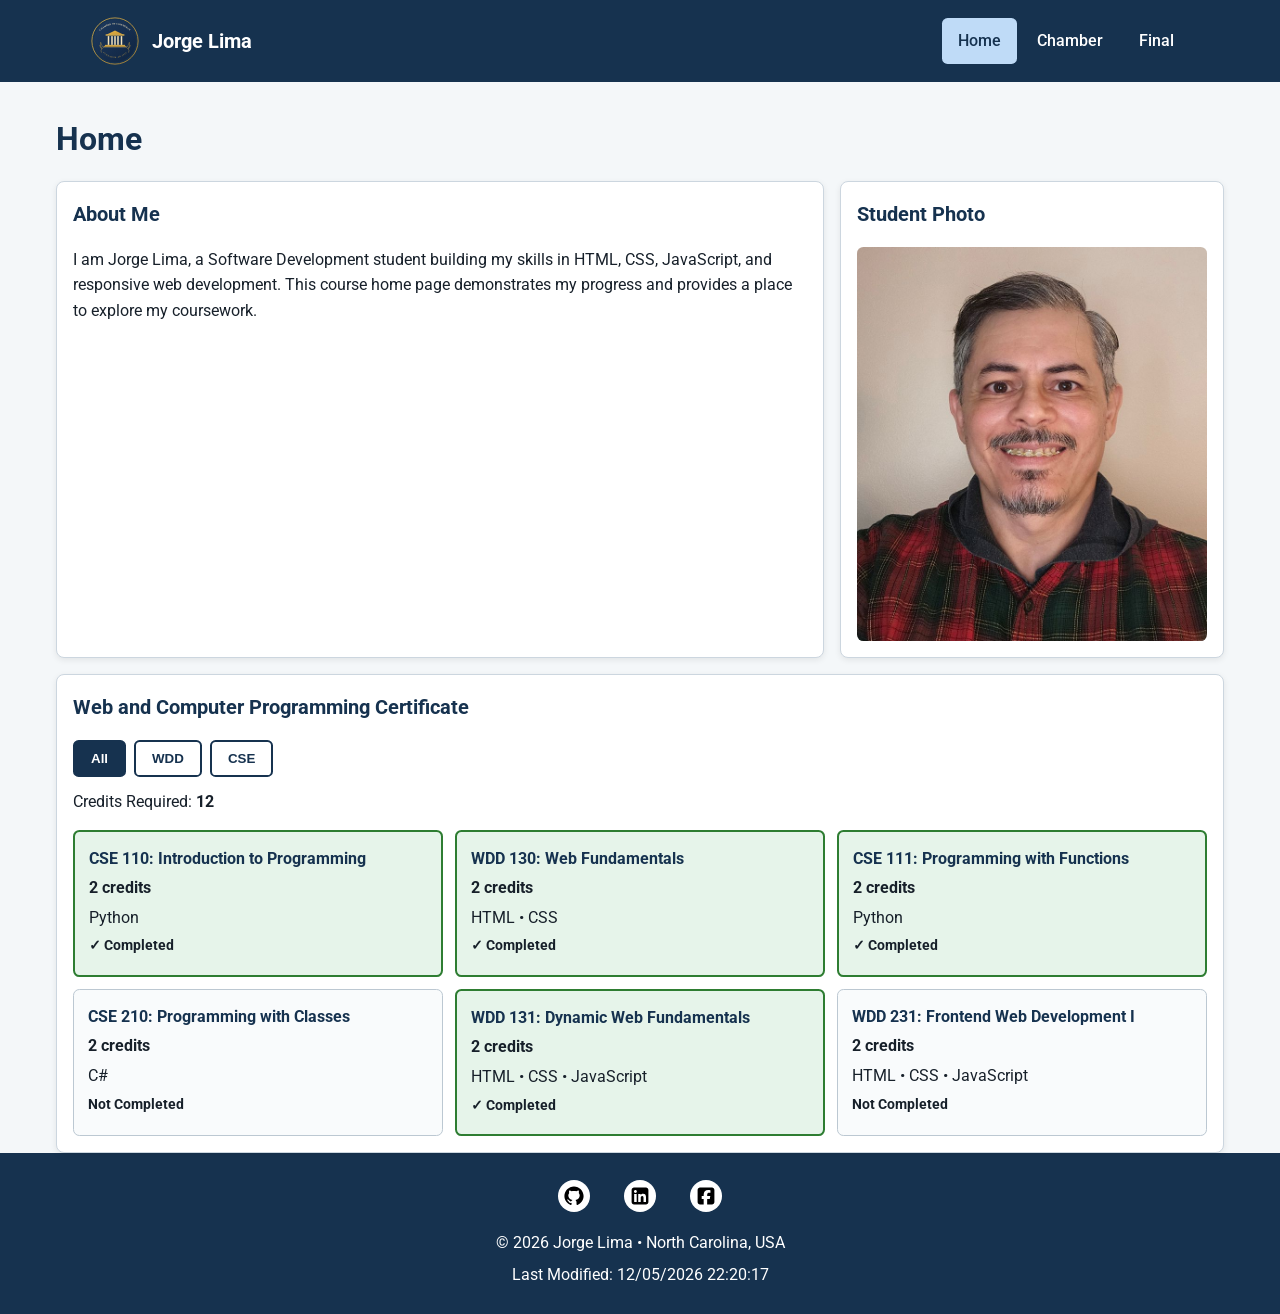
==== index.html @ 3a893b29 "upd nav id chamber and final # index html" ====
<!DOCTYPE html>
<html lang="en">
<head>
    <meta charset="UTF-8">
    <meta name="viewport" content="width=device-width, initial-scale=1.0">
    <meta name="description" content="Jorge Lima's WDD 231 course home page featuring course information, web development studies, and responsive navigation.">
    <meta name="author" content="Jorge Lima">
    <title>Jorge Lima | WDD 231 Course Home</title>
    <link rel="preconnect" href="https://fonts.googleapis.com">
    <link rel="preconnect" href="https://fonts.gstatic.com" crossorigin>
    <link href="https://fonts.googleapis.com/css2?family=Roboto:wght@400;500;700&display=swap" rel="stylesheet">
    <link rel="stylesheet" href="styles/small.css">
    <link rel="stylesheet" href="styles/large.css">
    <script src="scripts/navigation.js" defer></script>
    <script src="scripts/date.js" defer></script>
    <script src="scripts/course.js" defer></script>
</head>
<body>
    <header>
        <div class="brand">
            <img
                src="images/logo.svg"
                alt="Jorge Lima web development logo"
                class="logo"
                width="50"
                height="50"
            >
            <span>Jorge Lima</span>
        </div>
        
        <button id="menuButton" 
                class="menu-button" 
                aria-label="Open navigation menu" 
                aria-expanded="false"
                aria-controls="primaryNav"
        >
                ☰
        </button>
        <nav id="primaryNav" aria-label="Primary navigation">
            <a href="index.html" class="active" aria-current="page">Home</a>
            <a href="#">Chamber</a>
            <a href="#">Final</a>
        </nav>
    </header>

    <main>
        <h1>Home</h1>

        <div class="home-grid">
            <section class="card about">
                <h2>About Me</h2>
                <p>I am Jorge Lima, a Software Development student building my skills in HTML, CSS, JavaScript, and responsive web development. This course home page demonstrates my progress and provides a place to explore my coursework.</p>
            </section>

            <section class="card photo-card">
                <h2>Student Photo</h2>
                <img 
                    src="images/student.jpg" 
                    alt="Jorge Lima"
                    width="754"
                    height="850"
                >
            </section>

            <section class="card certificate">
                <h2>Web and Computer Programming Certificate</h2>
                <div class="filters" role="group" aria-label="Course filters">
                    <button type="button" id="allCourses" class="filter active-filter">All</button>
                    <button type="button" id="wddCourses" class="filter">WDD</button>
                    <button type="button" id="cseCourses" class="filter">CSE</button>
                </div>
                <p class="credits">Credits Required: <strong id="creditTotal">0</strong></p>
                <div id="courseCards" class="course-cards" aria-live="polite"></div>
            </section>
        </div>
    </main>

    <footer>
        <div class="social-links">
            <a href="https://github.com/jorgehlima" target="_blank" rel="noopener noreferrer">
                <img src="images/github.svg" alt="GitHub">
            </a>

            <a href="https://www.linkedin.com/in/jorge-lima-81632673/" target="_blank" rel="noopener noreferrer">
                <img src="images/linkedin.svg" alt="LinkedIn">
            </a>

            <a href="https://www.facebook.com/jorgehlima" target="_blank" rel="noopener noreferrer">
                <img src="images/facebook.svg" alt="Facebook">
            </a>
        </div>
        <p>&copy; <span id="currentyear"></span> Jorge Lima • North Carolina, USA</p>
        <p id="lastModified">Last Modified: </p>
    </footer>
</body>
</html>
---- styles/small.css ----
* {
    box-sizing: border-box;
}

html {
    overflow-x: hidden;
}

:root {
    --primary: #16324f;
    --secondary: #1f7a8c;
    --accent: #bfdbf7;
    --light: #f4f7f9;
    --dark: #17202a;
    --white: #ffffff;
    --success: #e6f4ea;
    --success-border: #2e7d32;
}

body {
    margin: 0;
    font-family: "Roboto", Arial, sans-serif;
    color: var(--dark);
    background: var(--light);
    line-height: 1.6;
    overflow-x: hidden;
    overflow-wrap: break-word;
}

img {
    max-width: 100%;
    height: auto;
}

header {
    background: var(--primary);
    color: var(--white);
    padding: 1rem;
    display: flex;
    flex-wrap: wrap;
    align-items: center;
    justify-content: space-between;
}

.brand {
    display: flex;
    align-items: center;
    gap: .75rem;
    font-size: 1.25rem;
    font-weight: 700;
}

.logo {
    width: 50px;
    height: 50px;
    fill: var(--secondary);
    flex-shrink: 0;
}

.menu-button {
    border: 0;
    background: transparent;
    color: var(--white);
    font-size: 2rem;
    cursor: pointer;
    padding: .25rem .5rem;
}

nav {
    display: none;
    width: 100%;
    margin-top: .75rem;
}

nav.open {
    display: flex;
    flex-direction: column;
}

nav a {
    color: var(--white);
    text-decoration: none;
    padding: .75rem 1rem;
    border-radius: .35rem;
    font-weight: 500;
}

nav a:hover,
nav a:focus-visible {
    background: var(--secondary);
}

nav a.active {
    background: var(--accent);
    color: var(--primary);
}

main {
    width: 100%;
    max-width: 1200px;
    margin: 0 auto;
    padding: 0 1rem;
}

h1 {
    color: var(--primary);
    margin: .5rem 0 1rem;
}

h2 {
    margin-top: 0;
    color: var(--primary);
    font-size: 1.25rem;
}

.home-grid {
    display: grid;
    gap: 1rem;
}

.card {
    background: var(--white);
    border: 1px solid #ccd6df;
    border-radius: .5rem;
    padding: 1rem;
    box-shadow: 0 2px 6px rgba(0, 0, 0, .08);
}

.photo-card img {
    display: block;
    width: 100%;
    max-width: 400px;
    height: auto;
    margin: 0 auto;
    border-radius: 0.4rem;
}

.filters {
    display: flex;
    gap: .5rem;
    flex-wrap: wrap;
    margin-bottom: .75rem;
}

.filter {
    border: 2px solid var(--primary);
    background: var(--white);
    color: var(--primary);
    padding: .55rem 1rem;
    border-radius: .35rem;
    cursor: pointer;
    font-weight: 700;
}

.filter:hover,
.filter:focus-visible,
.active-filter {
    background: var(--primary);
    color: var(--white);
}

.credits {
    margin: .5rem 0 1rem;
}

.course-cards {
    display: grid;
    gap: .75rem;
}

.course-card {
    border: 1px solid #bcc8d2;
    border-radius: .4rem;
    padding: .85rem;
    background: #f9fbfc;
}

.course-card.completed {
    background: var(--success);
    border: 2px solid var(--success-border);
}

.course-card h3 {
    margin: 0 0 .25rem;
    font-size: 1rem;
    color: var(--primary);
}

.course-card p {
    margin: .25rem 0;
}

.course-card .status {
    font-weight: 700;
    font-size: .9rem;
}

footer {
    background: var(--primary);
    color: var(--white);
    text-align: center;
    padding: 1.25rem 1rem;
}

/*-- Social-link section --*/
.social-links {
    display: flex;
    justify-content: center;
    flex-wrap: wrap;
    gap: .75rem;
    margin-bottom: .75rem;
}

.social-links a {
    color: var(--white);
    /* border: 1px solid var(--white); */
    padding: .4rem .7rem;
    border-radius: .3rem;
    text-decoration: none;
}

.social-links img {
  width: 32px;
  height: 32px;
  display: block;
  background-color: white;
  padding: 4px;
  border-radius: 50%; /* circular icons */
}

.social-links a:hover,
.social-links a:focus-visible {
    background: var(--secondary);
}

footer p {
    margin: .4rem 0;
}
---- styles/large.css ----
@media (min-width: 700px) {
    header {
        padding: 1rem max(2%, calc((100% - 1100px) / 2));
        flex-wrap: nowrap;
        gap: 2rem;
        
    }

    .menu-button {
        display: none;
    }

    nav {
        display: flex;
        width: auto;
        margin-top: 0;
        margin-left: auto;
        flex-direction: row;
        gap: .25rem;
    }

    nav a {
        padding: .65rem 1rem;
    }

    main {
        padding-top: 1.5rem;
    }

    .home-grid {
        grid-template-columns: 2fr 1fr;
        align-items: stretch;
    }

    .home-grid .card {
        height: 100%;
    }

    .about {
        min-height: 240px;
    }

    .photo-card {
        min-height: 240px;
    }

    .certificate {
        grid-column: 1 / -1;
    }

    .course-cards {
        grid-template-columns: repeat(3, 1fr);
    }
}
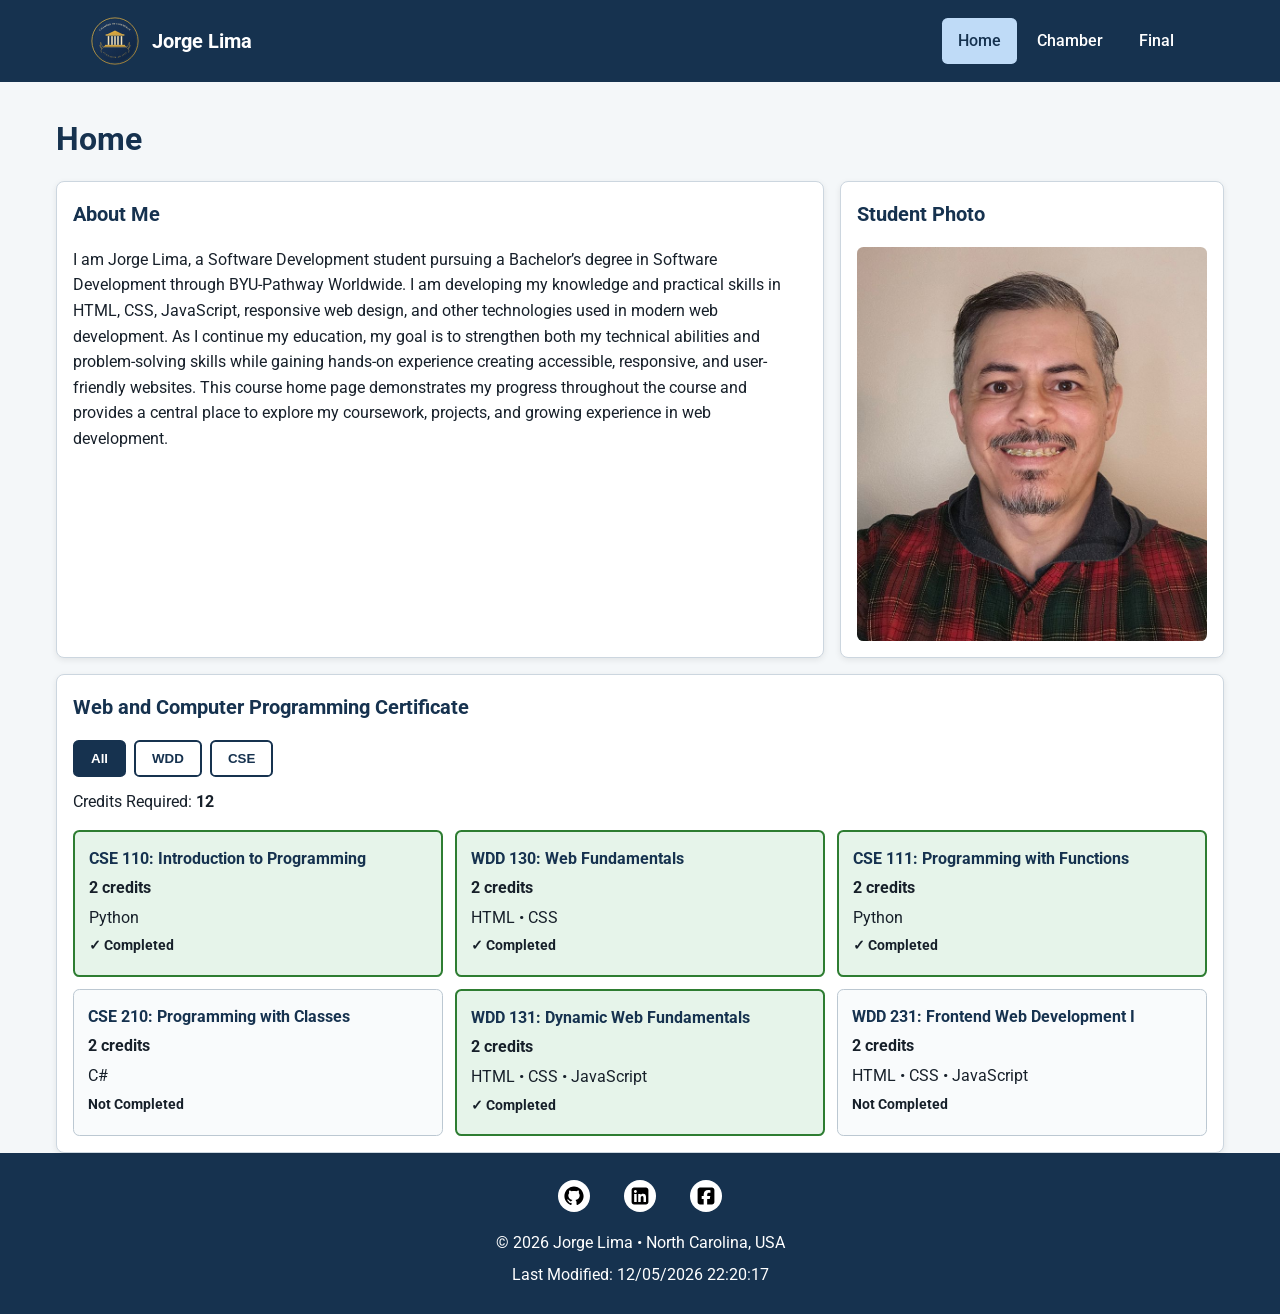
==== commit 7dc850a6: "upd the about me paragraph index html" ====
--- a/index.html
+++ b/index.html
@@ -5,7 +5,26 @@
     <meta name="viewport" content="width=device-width, initial-scale=1.0">
     <meta name="description" content="Jorge Lima's WDD 231 course home page featuring course information, web development studies, and responsive navigation.">
     <meta name="author" content="Jorge Lima">
+
+    <!-- Social media meta tags github -->
+
+    <meta property="og:title"
+        content="WDD 231 - Web Frontend Development I - Jorge Lima">
+
+    <meta property="og:description"
+        content="WDD 231 course home page for Jorge Lima featuring web development coursework, projects, and learning activities.">
+
+    <meta property="og:image"
+        content="https://jorgehlima.github.io/wdd231/images/student.webp">
+
+    <meta property="og:url"
+        content="https://jorgehlima.github.io/wdd231/">
+
     <title>Jorge Lima | WDD 231 Course Home</title>
+
+    <!-- Favicon link -->
+    <link rel="icon" href="images/favicon.ico">
+
     <link rel="preconnect" href="https://fonts.googleapis.com">
     <link rel="preconnect" href="https://fonts.gstatic.com" crossorigin>
     <link href="https://fonts.googleapis.com/css2?family=Roboto:wght@400;500;700&display=swap" rel="stylesheet">
@@ -49,7 +68,8 @@
         <div class="home-grid">
             <section class="card about">
                 <h2>About Me</h2>
-                <p>I am Jorge Lima, a Software Development student building my skills in HTML, CSS, JavaScript, and responsive web development. This course home page demonstrates my progress and provides a place to explore my coursework.</p>
+                <p>I am Jorge Lima, a Software Development student pursuing a Bachelor’s degree in Software Development through BYU-Pathway Worldwide. I am developing my knowledge and practical skills in HTML, CSS, JavaScript, responsive web design, and other technologies used in modern web development. As I continue my education, my goal is to strengthen both my technical abilities and problem-solving skills while gaining hands-on experience creating accessible, responsive, and user-friendly websites. This course home page demonstrates my progress throughout the course and provides a central place to explore my coursework, projects, and growing experience in web development.
+</p>
             </section>
 
             <section class="card photo-card">
